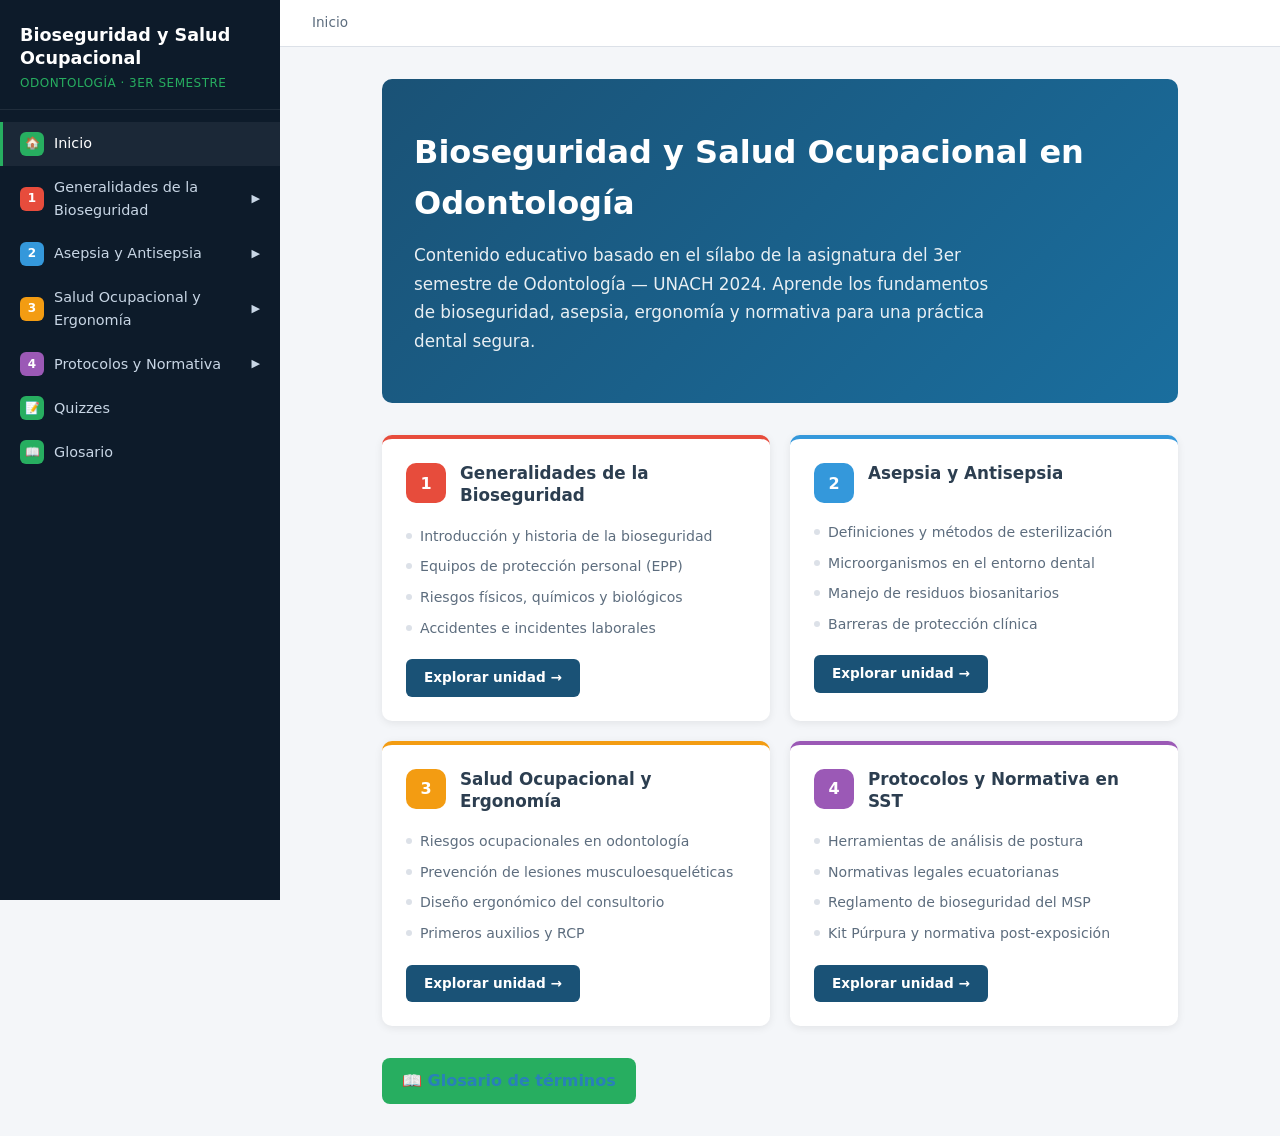
==== index.html @ c1b8d673 "Sitio web de Bioseguridad y Salud Ocupacional - UNACH Odontología Contenido educativo basado en el s" ====
<!DOCTYPE html>
<html lang="es">
<head>
  <meta charset="UTF-8">
  <meta name="viewport" content="width=device-width, initial-scale=1.0">
  <title>Bioseguridad y Salud Ocupacional en Odontología</title>
  <link rel="stylesheet" href="css/style.css">
</head>
<body>
  <!-- Sidebar -->
  <aside class="sidebar" id="sidebar">
    <div class="sidebar-header">
      <h1>Bioseguridad y Salud Ocupacional</h1>
      <div class="subtitle">Odontología · 3er Semestre</div>
    </div>
    <nav>
      <ul>
        <li>
          <a href="index.html" class="active">
            <span class="unit-icon special">🏠</span> Inicio
          </a>
        </li>
        <li>
          <a href="#" class="toggle-unit" data-unit="1">
            <span class="unit-icon u1">1</span>
            Generalidades de la Bioseguridad
            <span class="chevron">▶</span>
          </a>
          <ul class="subtopics" id="sub-1">
            <li><a href="pages/unidad1.html#s1-1">1.1 Introducción a la Bioseguridad</a></li>
            <li><a href="pages/unidad1.html#s1-2">1.2 Equipo de Protección Personal</a></li>
            <li><a href="pages/unidad1.html#s1-3">1.3 Selección del EPP · Lavado de Manos</a></li>
            <li><a href="pages/unidad1.html#s1-4">1.4 Accidentes e Incidentes</a></li>
          </ul>
        </li>
        <li>
          <a href="#" class="toggle-unit" data-unit="2">
            <span class="unit-icon u2">2</span>
            Asepsia y Antisepsia
            <span class="chevron">▶</span>
          </a>
          <ul class="subtopics" id="sub-2">
            <li><a href="pages/unidad2.html#s2-1">2.1 Introducción a la Asepsia</a></li>
            <li><a href="pages/unidad2.html#s2-2">2.2 Microorganismos y Esterilización</a></li>
            <li><a href="pages/unidad2.html#s2-3">2.3 Manejo de Residuos</a></li>
            <li><a href="pages/unidad2.html#s2-4">2.4 Antisepsia Personal y del Paciente</a></li>
            <li><a href="pages/unidad2.html#s2-5">2.5 Barreras de Protección</a></li>
          </ul>
        </li>
        <li>
          <a href="#" class="toggle-unit" data-unit="3">
            <span class="unit-icon u3">3</span>
            Salud Ocupacional y Ergonomía
            <span class="chevron">▶</span>
          </a>
          <ul class="subtopics" id="sub-3">
            <li><a href="pages/unidad3.html#s3-1">3.1 Introducción a la Salud Ocupacional</a></li>
            <li><a href="pages/unidad3.html#s3-2">3.2 Prevención de Riesgos</a></li>
            <li><a href="pages/unidad3.html#s3-3">3.3 Ergonomía Odontológica</a></li>
          </ul>
        </li>
        <li>
          <a href="#" class="toggle-unit" data-unit="4">
            <span class="unit-icon u4">4</span>
            Protocolos y Normativa
            <span class="chevron">▶</span>
          </a>
          <ul class="subtopics" id="sub-4">
            <li><a href="pages/unidad4.html#s4-1">4.1 Protocolos de Ergonomía</a></li>
            <li><a href="pages/unidad4.html#s4-2">4.2 Normativas Legales</a></li>
            <li><a href="pages/unidad4.html#s4-3">4.3 Reglamento del MSP</a></li>
          </ul>
        </li>
        <li>
          <a href="pages/unidad1.html#quiz">
            <span class="unit-icon special">📝</span> Quizzes
          </a>
        </li>
        <li>
          <a href="glossary.html">
            <span class="unit-icon special">📖</span> Glosario
          </a>
        </li>
      </ul>
    </nav>
  </aside>

  <!-- Overlay for mobile sidebar -->
  <div class="overlay" id="overlay"></div>

  <!-- Main Content -->
  <div class="main">
    <div class="topbar">
      <button class="menu-toggle" id="menuToggle">☰</button>
      <div class="breadcrumb">Inicio</div>
    </div>

    <div class="content">
      <!-- Hero -->
      <div class="hero">
        <h1>Bioseguridad y Salud Ocupacional en Odontología</h1>
        <p>Contenido educativo basado en el sílabo de la asignatura del 3er semestre de Odontología — UNACH 2024. Aprende los fundamentos de bioseguridad, asepsia, ergonomía y normativa para una práctica dental segura.</p>
      </div>

      <!-- Units Grid -->
      <div class="units-grid">
        <!-- Unidad 1 -->
        <div class="unit-card u1">
          <div class="card-header">
            <div class="card-num">1</div>
            <div>
              <h3>Generalidades de la Bioseguridad</h3>
            </div>
          </div>
          <ul>
            <li>Introducción y historia de la bioseguridad</li>
            <li>Equipos de protección personal (EPP)</li>
            <li>Riesgos físicos, químicos y biológicos</li>
            <li>Accidentes e incidentes laborales</li>
          </ul>
          <a href="pages/unidad1.html" class="btn btn-primary">Explorar unidad →</a>
        </div>

        <!-- Unidad 2 -->
        <div class="unit-card u2">
          <div class="card-header">
            <div class="card-num">2</div>
            <div>
              <h3>Asepsia y Antisepsia</h3>
            </div>
          </div>
          <ul>
            <li>Definiciones y métodos de esterilización</li>
            <li>Microorganismos en el entorno dental</li>
            <li>Manejo de residuos biosanitarios</li>
            <li>Barreras de protección clínica</li>
          </ul>
          <a href="pages/unidad2.html" class="btn btn-primary">Explorar unidad →</a>
        </div>

        <!-- Unidad 3 -->
        <div class="unit-card u3">
          <div class="card-header">
            <div class="card-num">3</div>
            <div>
              <h3>Salud Ocupacional y Ergonomía</h3>
            </div>
          </div>
          <ul>
            <li>Riesgos ocupacionales en odontología</li>
            <li>Prevención de lesiones musculoesqueléticas</li>
            <li>Diseño ergonómico del consultorio</li>
            <li>Primeros auxilios y RCP</li>
          </ul>
          <a href="pages/unidad3.html" class="btn btn-primary">Explorar unidad →</a>
        </div>

        <!-- Unidad 4 -->
        <div class="unit-card u4">
          <div class="card-header">
            <div class="card-num">4</div>
            <div>
              <h3>Protocolos y Normativa en SST</h3>
            </div>
          </div>
          <ul>
            <li>Herramientas de análisis de postura</li>
            <li>Normativas legales ecuatorianas</li>
            <li>Reglamento de bioseguridad del MSP</li>
            <li>Kit Púrpura y normativa post-exposición</li>
          </ul>
          <a href="pages/unidad4.html" class="btn btn-primary">Explorar unidad →</a>
        </div>
      </div>

      <!-- Quick Links -->
      <div style="display:flex; gap:16px; flex-wrap:wrap; margin-top:8px;">
        <a href="glossary.html" class="btn btn-primary" style="background:var(--accent); padding:10px 20px; border-radius:8px; font-weight:600;">📖 Glosario de términos</a>
      </div>
    </div>
  </div>

  <script src="js/main.js"></script>
</body>
</html>
---- css/style.css ----
/* === Reset & Base === */
*, *::before, *::after { box-sizing: border-box; margin: 0; padding: 0; }

:root {
  --primary: #1a5276;
  --primary-light: #2980b9;
  --accent: #27ae60;
  --accent-light: #2ecc71;
  --bg: #f4f6f9;
  --card-bg: #ffffff;
  --text: #2c3e50;
  --text-light: #5d6d7e;
  --border: #dce1e8;
  --sidebar-bg: #0d1b2a;
  --sidebar-text: #c8d6e5;
  --sidebar-active: #27ae60;
  --shadow: 0 2px 8px rgba(0,0,0,0.08);
  --radius: 10px;
  --sidebar-width: 280px;
}

html { scroll-behavior: smooth; }

body {
  font-family: system-ui, -apple-system, 'Segoe UI', Roboto, sans-serif;
  background: var(--bg);
  color: var(--text);
  line-height: 1.6;
  display: flex;
  min-height: 100vh;
}

a { color: var(--primary-light); text-decoration: none; }
a:hover { text-decoration: underline; }

/* === Sidebar === */
.sidebar {
  width: var(--sidebar-width);
  background: var(--sidebar-bg);
  color: var(--sidebar-text);
  position: fixed;
  top: 0;
  left: 0;
  height: 100vh;
  overflow-y: auto;
  z-index: 100;
  padding: 0;
  transition: transform 0.3s ease;
}

.sidebar-header {
  padding: 24px 20px 16px;
  border-bottom: 1px solid rgba(255,255,255,0.08);
}

.sidebar-header h1 {
  font-size: 1.1rem;
  color: #fff;
  font-weight: 700;
  line-height: 1.3;
}

.sidebar-header .subtitle {
  font-size: 0.75rem;
  color: var(--accent);
  margin-top: 4px;
  text-transform: uppercase;
  letter-spacing: 0.5px;
}

.sidebar nav { padding: 12px 0; }

.sidebar nav ul { list-style: none; }

.sidebar nav > ul > li > a,
.sidebar nav > ul > li > span {
  display: flex;
  align-items: center;
  gap: 10px;
  padding: 10px 20px;
  font-size: 0.9rem;
  color: var(--sidebar-text);
  transition: all 0.2s;
}

.sidebar nav > ul > li > a:hover,
.sidebar nav > ul > li > a.active {
  background: rgba(255,255,255,0.06);
  color: #fff;
  text-decoration: none;
}

.sidebar nav > ul > li > a.active {
  border-left: 3px solid var(--accent);
  padding-left: 17px;
}

.sidebar .unit-icon {
  width: 24px;
  height: 24px;
  border-radius: 6px;
  display: flex;
  align-items: center;
  justify-content: center;
  font-size: 0.75rem;
  font-weight: 700;
  color: #fff;
  flex-shrink: 0;
}

.sidebar .unit-icon.u1 { background: #e74c3c; }
.sidebar .unit-icon.u2 { background: #3498db; }
.sidebar .unit-icon.u3 { background: #f39c12; }
.sidebar .unit-icon.u4 { background: #9b59b6; }
.sidebar .unit-icon.special { background: var(--accent); }

.sidebar .subtopics {
  list-style: none;
  max-height: 0;
  overflow: hidden;
  transition: max-height 0.3s ease;
}

.sidebar .subtopics.open {
  max-height: 500px;
}

.sidebar .subtopics li a {
  display: block;
  padding: 7px 20px 7px 54px;
  font-size: 0.8rem;
  color: #8899aa;
  transition: all 0.2s;
}

.sidebar .subtopics li a:hover,
.sidebar .subtopics li a.active {
  color: #fff;
  background: rgba(255,255,255,0.04);
  text-decoration: none;
}

.sidebar .chevron {
  margin-left: auto;
  font-size: 0.7rem;
  transition: transform 0.2s;
}

.sidebar .chevron.open { transform: rotate(90deg); }

/* === Main Content === */
.main {
  margin-left: var(--sidebar-width);
  flex: 1;
  min-height: 100vh;
}

.topbar {
  background: #fff;
  border-bottom: 1px solid var(--border);
  padding: 12px 32px;
  display: flex;
  align-items: center;
  justify-content: space-between;
  position: sticky;
  top: 0;
  z-index: 50;
}

.topbar .breadcrumb {
  font-size: 0.85rem;
  color: var(--text-light);
}

.topbar .breadcrumb span { color: var(--text); font-weight: 500; }

.menu-toggle {
  display: none;
  background: none;
  border: none;
  font-size: 1.5rem;
  cursor: pointer;
  color: var(--text);
  padding: 4px 8px;
}

.content {
  max-width: 860px;
  margin: 0 auto;
  padding: 32px;
}

/* === Hero (index) === */
.hero {
  background: linear-gradient(135deg, var(--primary) 0%, #1a6e9e 100%);
  color: #fff;
  padding: 48px 32px;
  border-radius: var(--radius);
  margin-bottom: 32px;
}

.hero h1 {
  font-size: 2rem;
  margin-bottom: 12px;
}

.hero p {
  font-size: 1.05rem;
  opacity: 0.9;
  max-width: 600px;
  line-height: 1.7;
}

.hero .badge {
  display: inline-block;
  background: var(--accent);
  color: #fff;
  padding: 4px 12px;
  border-radius: 20px;
  font-size: 0.8rem;
  font-weight: 600;
  margin-top: 16px;
}

/* === Unit Cards === */
.units-grid {
  display: grid;
  grid-template-columns: repeat(auto-fill, minmax(340px, 1fr));
  gap: 20px;
  margin-bottom: 32px;
}

.unit-card {
  background: var(--card-bg);
  border-radius: var(--radius);
  box-shadow: var(--shadow);
  padding: 24px;
  transition: transform 0.2s, box-shadow 0.2s;
  border-top: 4px solid var(--primary);
}

.unit-card:hover {
  transform: translateY(-2px);
  box-shadow: 0 4px 16px rgba(0,0,0,0.12);
}

.unit-card.u1 { border-top-color: #e74c3c; }
.unit-card.u2 { border-top-color: #3498db; }
.unit-card.u3 { border-top-color: #f39c12; }
.unit-card.u4 { border-top-color: #9b59b6; }

.unit-card .card-header {
  display: flex;
  align-items: flex-start;
  gap: 14px;
  margin-bottom: 14px;
}

.unit-card .card-num {
  width: 40px;
  height: 40px;
  border-radius: 10px;
  display: flex;
  align-items: center;
  justify-content: center;
  color: #fff;
  font-weight: 700;
  font-size: 1rem;
  flex-shrink: 0;
}

.unit-card.u1 .card-num { background: #e74c3c; }
.unit-card.u2 .card-num { background: #3498db; }
.unit-card.u3 .card-num { background: #f39c12; }
.unit-card.u4 .card-num { background: #9b59b6; }

.unit-card h3 {
  font-size: 1.05rem;
  color: var(--text);
  line-height: 1.3;
}

.unit-card .hours {
  font-size: 0.78rem;
  color: var(--text-light);
  margin-bottom: 12px;
}

.unit-card ul {
  list-style: none;
  margin-bottom: 16px;
}

.unit-card ul li {
  padding: 4px 0;
  font-size: 0.88rem;
  color: var(--text-light);
  display: flex;
  align-items: flex-start;
  gap: 8px;
}

.unit-card ul li::before {
  content: '';
  width: 6px;
  height: 6px;
  border-radius: 50%;
  background: var(--border);
  margin-top: 8px;
  flex-shrink: 0;
}

.unit-card .btn {
  display: inline-flex;
  align-items: center;
  gap: 6px;
  padding: 8px 18px;
  border-radius: 6px;
  font-size: 0.85rem;
  font-weight: 600;
  transition: all 0.2s;
}

.unit-card .btn-primary {
  background: var(--primary);
  color: #fff;
}

.unit-card .btn-primary:hover {
  background: var(--primary-light);
  text-decoration: none;
}

/* === Page Header === */
.page-header {
  margin-bottom: 32px;
  padding-bottom: 20px;
  border-bottom: 1px solid var(--border);
}

.page-header .unit-tag {
  display: inline-block;
  padding: 3px 10px;
  border-radius: 4px;
  font-size: 0.75rem;
  font-weight: 600;
  color: #fff;
  margin-bottom: 8px;
}

.page-header h1 {
  font-size: 1.6rem;
  color: var(--text);
  margin-bottom: 8px;
}

.page-header .meta {
  font-size: 0.85rem;
  color: var(--text-light);
}

.page-header .learning-objective {
  background: #eaf6f0;
  border-left: 4px solid var(--accent);
  padding: 14px 18px;
  border-radius: 0 8px 8px 0;
  margin-top: 16px;
  font-size: 0.9rem;
}

/* === Content Sections === */
.topic-section {
  background: var(--card-bg);
  border-radius: var(--radius);
  box-shadow: var(--shadow);
  margin-bottom: 16px;
  overflow: hidden;
}

.topic-header {
  padding: 16px 20px;
  cursor: pointer;
  display: flex;
  align-items: center;
  gap: 12px;
  user-select: none;
  transition: background 0.2s;
}

.topic-header:hover { background: #f8f9fa; }

.topic-header .topic-num {
  width: 32px;
  height: 32px;
  border-radius: 8px;
  display: flex;
  align-items: center;
  justify-content: center;
  font-size: 0.8rem;
  font-weight: 700;
  color: #fff;
  flex-shrink: 0;
}

.topic-header h2 {
  font-size: 1rem;
  flex: 1;
}

.topic-header .toggle {
  font-size: 0.8rem;
  color: var(--text-light);
  transition: transform 0.2s;
}

.topic-header .toggle.open { transform: rotate(180deg); }

.topic-body {
  max-height: 0;
  overflow: hidden;
  transition: max-height 0.4s ease;
}

.topic-body.open {
  max-height: 3000px;
}

.topic-content {
  padding: 0 20px 20px 64px;
}

.topic-content h3 {
  font-size: 0.95rem;
  color: var(--primary);
  margin: 16px 0 8px;
}

.topic-content ul, .topic-content ol {
  padding-left: 20px;
  margin: 8px 0;
}

.topic-content li {
  margin: 4px 0;
  font-size: 0.9rem;
}

.topic-content p {
  font-size: 0.9rem;
  margin: 8px 0;
  color: var(--text);
}

.topic-content .highlight {
  background: #fff9e6;
  border-left: 3px solid #f1c40f;
  padding: 10px 14px;
  border-radius: 0 6px 6px 0;
  margin: 12px 0;
  font-size: 0.88rem;
}

.topic-content .definition {
  background: #eef3f8;
  border-left: 3px solid var(--primary-light);
  padding: 10px 14px;
  border-radius: 0 6px 6px 0;
  margin: 12px 0;
  font-size: 0.88rem;
}

/* === Unit Navigation === */
.unit-nav {
  display: flex;
  justify-content: space-between;
  margin-top: 40px;
  padding-top: 24px;
  border-top: 1px solid var(--border);
  gap: 16px;
}

.unit-nav a {
  display: flex;
  flex-direction: column;
  padding: 14px 18px;
  background: var(--card-bg);
  border-radius: var(--radius);
  box-shadow: var(--shadow);
  font-size: 0.85rem;
  color: var(--text-light);
  transition: all 0.2s;
  flex: 1;
  max-width: 50%;
}

.unit-nav a:hover {
  text-decoration: none;
  box-shadow: 0 4px 12px rgba(0,0,0,0.1);
}

.unit-nav a .label { font-weight: 600; color: var(--text); }
.unit-nav a .arrow { font-size: 1.2rem; margin-top: 4px; }
.unit-nav .next { text-align: right; }

/* === Quiz === */
.quiz-container {
  background: var(--card-bg);
  border-radius: var(--radius);
  box-shadow: var(--shadow);
  padding: 24px;
  margin-top: 32px;
}

.quiz-container h2 {
  font-size: 1.15rem;
  margin-bottom: 20px;
  display: flex;
  align-items: center;
  gap: 8px;
}

.quiz-question {
  margin-bottom: 20px;
  padding: 16px;
  background: #f8f9fa;
  border-radius: 8px;
}

.quiz-question .q-text {
  font-weight: 600;
  margin-bottom: 10px;
  font-size: 0.92rem;
}

.quiz-question .options label {
  display: flex;
  align-items: center;
  gap: 8px;
  padding: 8px 12px;
  margin: 4px 0;
  border-radius: 6px;
  cursor: pointer;
  font-size: 0.88rem;
  transition: background 0.15s;
}

.quiz-question .options label:hover { background: #eef3f8; }

.quiz-question .options input[type="radio"] {
  accent-color: var(--primary);
}

.quiz-question.correct { background: #eaf6f0; border-left: 4px solid var(--accent); }
.quiz-question.incorrect { background: #fde8e8; border-left: 4px solid #e74c3c; }

.quiz-question .feedback {
  margin-top: 8px;
  font-size: 0.85rem;
  display: none;
}

.quiz-question.correct .feedback,
.quiz-question.incorrect .feedback { display: block; }

.quiz-question.correct .feedback { color: #1e8449; }
.quiz-question.incorrect .feedback { color: #c0392b; }

.quiz-score {
  text-align: center;
  padding: 20px;
  background: #f8f9fa;
  border-radius: 8px;
  margin-top: 16px;
  display: none;
}

.quiz-score .score-num {
  font-size: 2.5rem;
  font-weight: 700;
  color: var(--primary);
}

.quiz-score .score-text {
  font-size: 0.95rem;
  color: var(--text-light);
  margin-top: 4px;
}

.quiz-btn {
  display: inline-flex;
  align-items: center;
  gap: 6px;
  padding: 10px 24px;
  background: var(--primary);
  color: #fff;
  border: none;
  border-radius: 6px;
  font-size: 0.9rem;
  font-weight: 600;
  cursor: pointer;
  transition: background 0.2s;
  margin-top: 12px;
}

.quiz-btn:hover { background: var(--primary-light); }

/* === Glossary === */
.glossary-header {
  text-align: center;
  margin-bottom: 24px;
}

.glossary-header h1 { font-size: 1.6rem; margin-bottom: 8px; }
.glossary-header p { color: var(--text-light); }

.glossary-search {
  width: 100%;
  max-width: 400px;
  padding: 10px 16px;
  border: 2px solid var(--border);
  border-radius: 8px;
  font-size: 0.9rem;
  margin: 0 auto 16px;
  display: block;
  transition: border-color 0.2s;
}

.glossary-search:focus { outline: none; border-color: var(--primary-light); }

.letter-nav {
  display: flex;
  flex-wrap: wrap;
  justify-content: center;
  gap: 6px;
  margin-bottom: 24px;
}

.letter-nav button {
  width: 32px;
  height: 32px;
  border: 1px solid var(--border);
  border-radius: 6px;
  background: #fff;
  cursor: pointer;
  font-size: 0.85rem;
  font-weight: 600;
  color: var(--text-light);
  transition: all 0.15s;
}

.letter-nav button:hover,
.letter-nav button.active {
  background: var(--primary);
  color: #fff;
  border-color: var(--primary);
}

.glossary-list { list-style: none; }

.glossary-item {
  background: var(--card-bg);
  border-radius: 8px;
  padding: 14px 18px;
  margin-bottom: 8px;
  box-shadow: var(--shadow);
}

.glossary-item .term {
  font-weight: 700;
  color: var(--primary);
  font-size: 0.95rem;
}

.glossary-item .def {
  font-size: 0.88rem;
  color: var(--text-light);
  margin-top: 4px;
}

.glossary-letter-divider {
  font-size: 1.3rem;
  font-weight: 700;
  color: var(--primary);
  padding: 12px 0 6px;
  border-bottom: 2px solid var(--border);
  margin-bottom: 10px;
}

/* === Resources === */
.resources-grid {
  display: grid;
  grid-template-columns: repeat(auto-fill, minmax(260px, 1fr));
  gap: 16px;
}

.resource-card {
  background: var(--card-bg);
  border-radius: var(--radius);
  box-shadow: var(--shadow);
  padding: 20px;
  transition: transform 0.2s;
}

.resource-card:hover { transform: translateY(-2px); }

.resource-card .icon {
  width: 44px;
  height: 44px;
  border-radius: 10px;
  display: flex;
  align-items: center;
  justify-content: center;
  font-size: 1.3rem;
  margin-bottom: 12px;
}

.resource-card h3 { font-size: 0.95rem; margin-bottom: 6px; }
.resource-card p { font-size: 0.85rem; color: var(--text-light); margin-bottom: 12px; }

.resource-card a.btn-outline {
  display: inline-flex;
  align-items: center;
  gap: 6px;
  padding: 6px 14px;
  border: 2px solid var(--primary);
  border-radius: 6px;
  font-size: 0.82rem;
  font-weight: 600;
  color: var(--primary);
  transition: all 0.2s;
}

.resource-card a.btn-outline:hover {
  background: var(--primary);
  color: #fff;
  text-decoration: none;
}

/* === Responsive === */
@media (max-width: 768px) {
  .sidebar {
    transform: translateX(-100%);
  }
  .sidebar.open {
    transform: translateX(0);
  }
  .main {
    margin-left: 0;
  }
  .menu-toggle {
    display: block;
  }
  .content {
    padding: 20px 16px;
  }
  .hero {
    padding: 32px 20px;
  }
  .hero h1 {
    font-size: 1.5rem;
  }
  .units-grid {
    grid-template-columns: 1fr;
  }
  .unit-nav {
    flex-direction: column;
  }
  .unit-nav a {
    max-width: 100%;
  }
  .topic-content {
    padding-left: 20px;
  }
}

/* === Overlay === */
.overlay {
  display: none;
  position: fixed;
  inset: 0;
  background: rgba(0,0,0,0.4);
  z-index: 90;
}

.overlay.show { display: block; }

/* === Scrollbar === */
.sidebar::-webkit-scrollbar { width: 5px; }
.sidebar::-webkit-scrollbar-thumb { background: rgba(255,255,255,0.15); border-radius: 3px; }

/* === Utilities === */
.hidden { display: none !important; }
.text-center { text-align: center; }
.mt-2 { margin-top: 16px; }
.mb-2 { margin-bottom: 16px; }
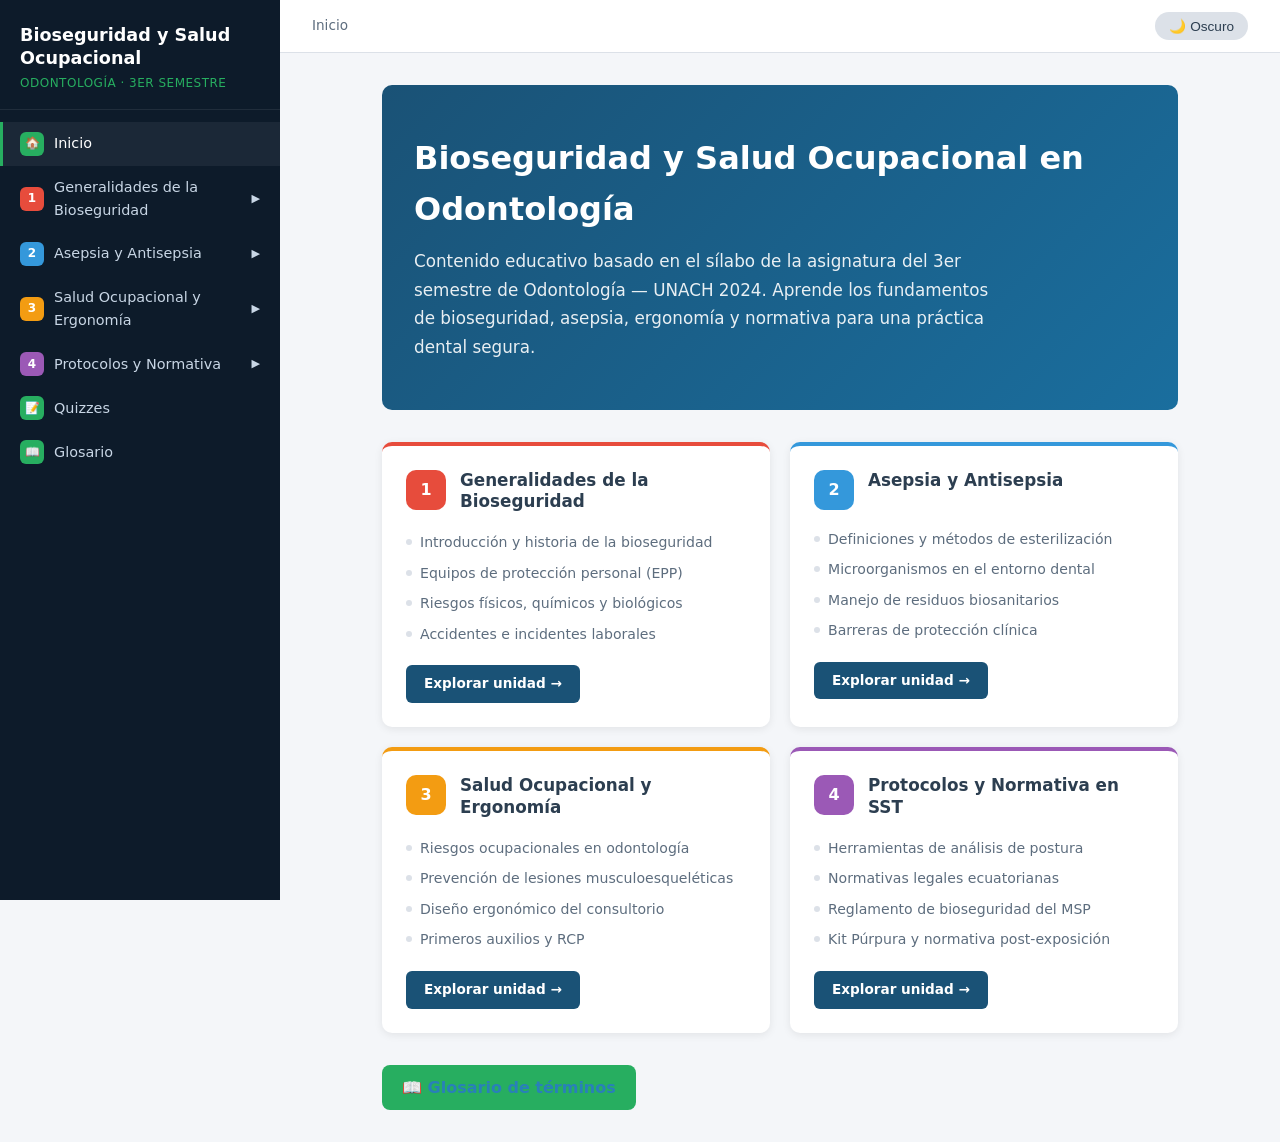
==== commit 19f0d86d: "Add dark/light mode toggle" ====
--- a/index.html
+++ b/index.html
@@ -93,6 +93,7 @@
     <div class="topbar">
       <button class="menu-toggle" id="menuToggle">☰</button>
       <div class="breadcrumb">Inicio</div>
+      <button class="theme-toggle" id="themeToggle" onclick="toggleTheme()">🌙 Oscuro</button>
     </div>
 
     <div class="content">
--- a/css/style.css
+++ b/css/style.css
@@ -19,6 +19,15 @@
   --sidebar-width: 280px;
 }
 
+[data-theme="dark"] {
+  --bg: #0f1923;
+  --card-bg: #1a2736;
+  --text: #e0e6ed;
+  --text-light: #8899aa;
+  --border: #2a3a4a;
+  --shadow: 0 2px 8px rgba(0,0,0,0.3);
+}
+
 html { scroll-behavior: smooth; }
 
 body {
@@ -28,6 +37,7 @@
   line-height: 1.6;
   display: flex;
   min-height: 100vh;
+  transition: background 0.3s, color 0.3s;
 }
 
 a { color: var(--primary-light); text-decoration: none; }
@@ -156,7 +166,7 @@
 }
 
 .topbar {
-  background: #fff;
+  background: var(--card-bg);
   border-bottom: 1px solid var(--border);
   padding: 12px 32px;
   display: flex;
@@ -183,6 +193,37 @@
   color: var(--text);
   padding: 4px 8px;
 }
+
+.theme-toggle {
+  background: var(--border);
+  border: none;
+  border-radius: 20px;
+  padding: 6px 14px;
+  cursor: pointer;
+  font-size: 0.85rem;
+  color: var(--text);
+  display: flex;
+  align-items: center;
+  gap: 6px;
+  transition: background 0.3s;
+}
+
+.theme-toggle:hover { background: var(--primary-light); color: #fff; }
+
+/* Dark mode overrides */
+[data-theme="dark"] .hero { background: linear-gradient(135deg, #1a2736 0%, #0d1b2a 100%); }
+[data-theme="dark"] .topic-header:hover { background: #1e2d3d; }
+[data-theme="dark"] .quiz-question { background: #1e2d3d; }
+[data-theme="dark"] .quiz-score { background: #1a2736; }
+[data-theme="dark"] .glossary-item { background: #1a2736; }
+[data-theme="dark"] .resource-card { background: #1a2736; }
+[data-theme="dark"] .highlight { background: #1a2d1a; border-left-color: #27ae60; }
+[data-theme="dark"] .definition { background: #1a2736; border-left-color: #2980b9; }
+[data-theme="dark"] .learning-objective { background: #1a2d1a; }
+[data-theme="dark"] input.glossary-search { background: #1a2736; color: var(--text); border-color: var(--border); }
+[data-theme="dark"] .letter-nav button { background: #1a2736; color: var(--text); border-color: var(--border); }
+[data-theme="dark"] .letter-nav button.active { background: var(--primary-light); color: #fff; }
+[data-theme="dark"] .glossary-letter-divider { color: var(--primary-light); border-bottom-color: var(--border); }
 
 .content {
   max-width: 860px;
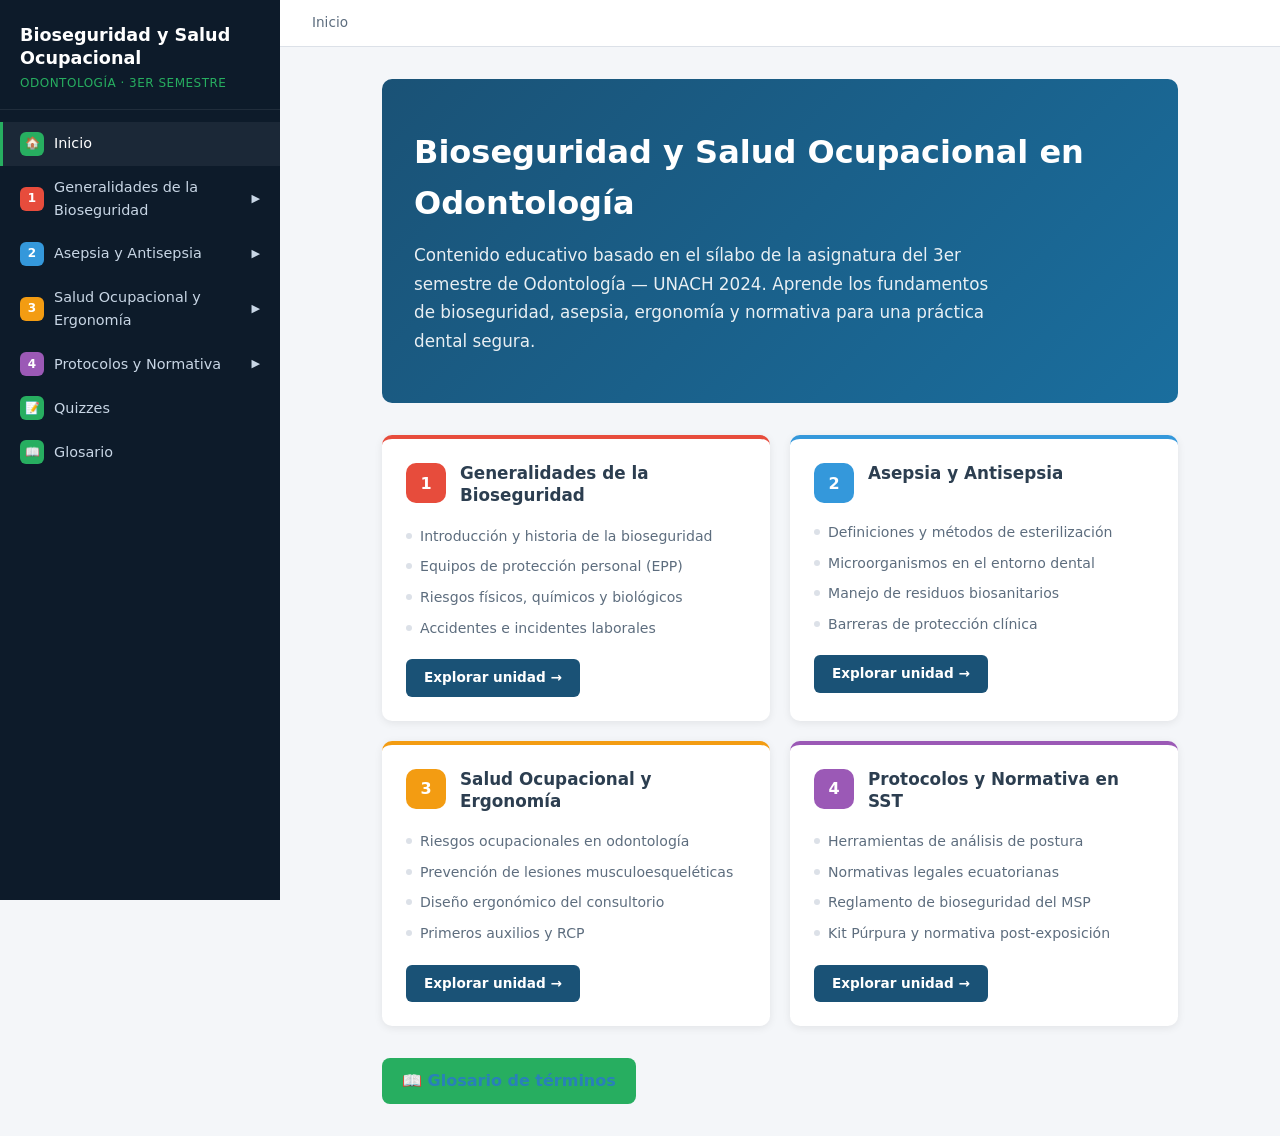
==== commit cde7c77d: "Remove dark mode toggle" ====
--- a/index.html
+++ b/index.html
@@ -93,7 +93,6 @@
     <div class="topbar">
       <button class="menu-toggle" id="menuToggle">☰</button>
       <div class="breadcrumb">Inicio</div>
-      <button class="theme-toggle" id="themeToggle" onclick="toggleTheme()">🌙 Oscuro</button>
     </div>
 
     <div class="content">
--- a/css/style.css
+++ b/css/style.css
@@ -19,15 +19,6 @@
   --sidebar-width: 280px;
 }
 
-[data-theme="dark"] {
-  --bg: #0f1923;
-  --card-bg: #1a2736;
-  --text: #e0e6ed;
-  --text-light: #8899aa;
-  --border: #2a3a4a;
-  --shadow: 0 2px 8px rgba(0,0,0,0.3);
-}
-
 html { scroll-behavior: smooth; }
 
 body {
@@ -37,7 +28,6 @@
   line-height: 1.6;
   display: flex;
   min-height: 100vh;
-  transition: background 0.3s, color 0.3s;
 }
 
 a { color: var(--primary-light); text-decoration: none; }
@@ -166,7 +156,7 @@
 }
 
 .topbar {
-  background: var(--card-bg);
+  background: #fff;
   border-bottom: 1px solid var(--border);
   padding: 12px 32px;
   display: flex;
@@ -193,37 +183,6 @@
   color: var(--text);
   padding: 4px 8px;
 }
-
-.theme-toggle {
-  background: var(--border);
-  border: none;
-  border-radius: 20px;
-  padding: 6px 14px;
-  cursor: pointer;
-  font-size: 0.85rem;
-  color: var(--text);
-  display: flex;
-  align-items: center;
-  gap: 6px;
-  transition: background 0.3s;
-}
-
-.theme-toggle:hover { background: var(--primary-light); color: #fff; }
-
-/* Dark mode overrides */
-[data-theme="dark"] .hero { background: linear-gradient(135deg, #1a2736 0%, #0d1b2a 100%); }
-[data-theme="dark"] .topic-header:hover { background: #1e2d3d; }
-[data-theme="dark"] .quiz-question { background: #1e2d3d; }
-[data-theme="dark"] .quiz-score { background: #1a2736; }
-[data-theme="dark"] .glossary-item { background: #1a2736; }
-[data-theme="dark"] .resource-card { background: #1a2736; }
-[data-theme="dark"] .highlight { background: #1a2d1a; border-left-color: #27ae60; }
-[data-theme="dark"] .definition { background: #1a2736; border-left-color: #2980b9; }
-[data-theme="dark"] .learning-objective { background: #1a2d1a; }
-[data-theme="dark"] input.glossary-search { background: #1a2736; color: var(--text); border-color: var(--border); }
-[data-theme="dark"] .letter-nav button { background: #1a2736; color: var(--text); border-color: var(--border); }
-[data-theme="dark"] .letter-nav button.active { background: var(--primary-light); color: #fff; }
-[data-theme="dark"] .glossary-letter-divider { color: var(--primary-light); border-bottom-color: var(--border); }
 
 .content {
   max-width: 860px;
